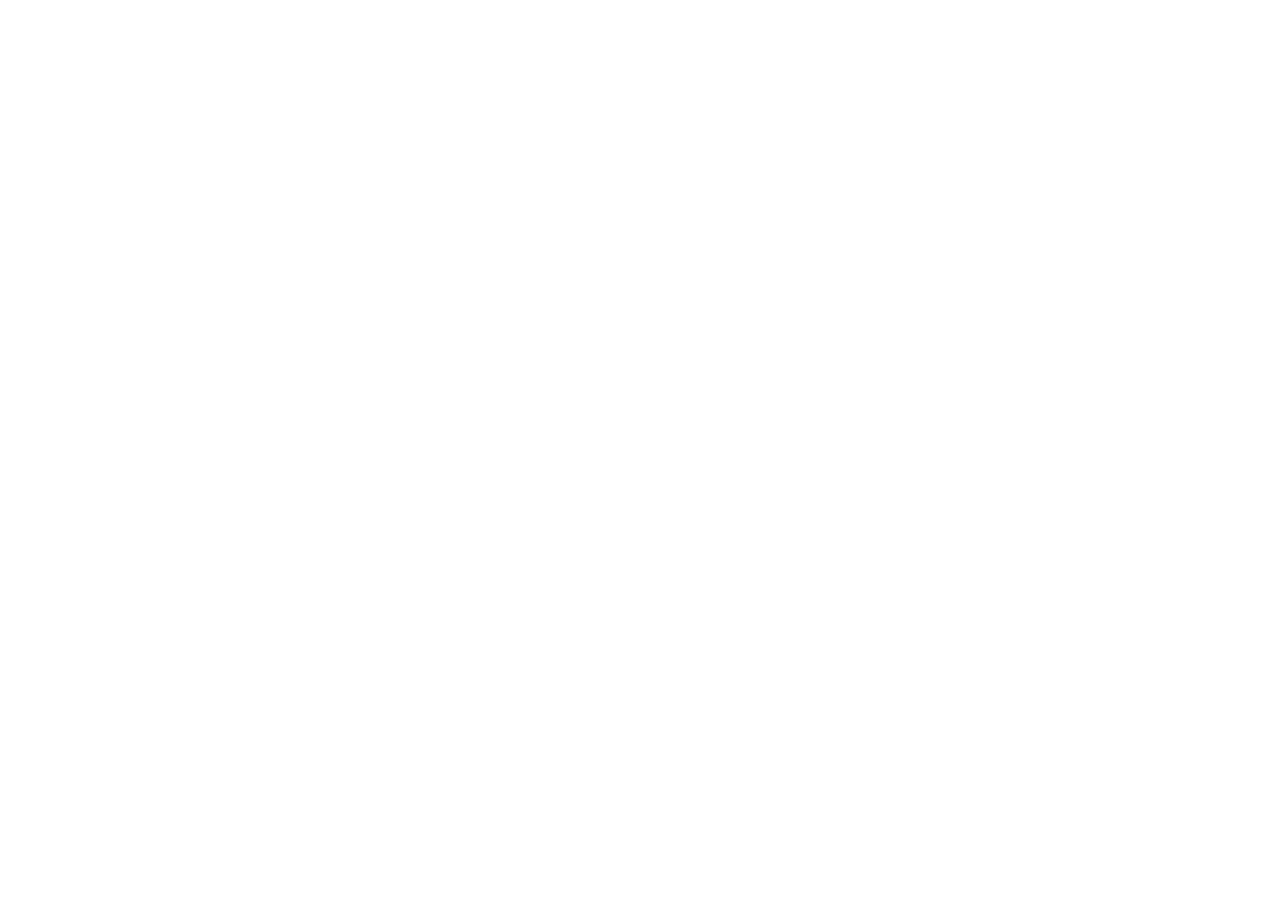
==== index.html @ 23c77b95 "uploading homepage" ====
<!DOCTYPE html>
<html>
  <head>
    <meta charset="UTF-8">
  	<meta name="viewport" content="width=device-width,initial-scale=1">
    <title>Boilerplate Starter kit v1.08</title>
    <link rel="stylesheet" href="assets/css/reset.css" type="text/css">
  	<link rel="stylesheet" href="assets/css/main.css" type="text/css">
  	<script src="assets/js/jquery-3.4.1.min.js"></script>
  	<script src="assets/js/main.js"></script>
  </head>
  <body>
    <!-- DO NOT REMOVE ABOVE -->
    <!-- start here -->









    <!-- DO NOT REMOVE BELOW -->
    <!-- end here -->
  </body>
</html>
---- assets/css/main.css ----
body {
	font-family: Helvetica,Arial,sans-serif;
	font-size: 32px;
}

a {
	color:red;
}
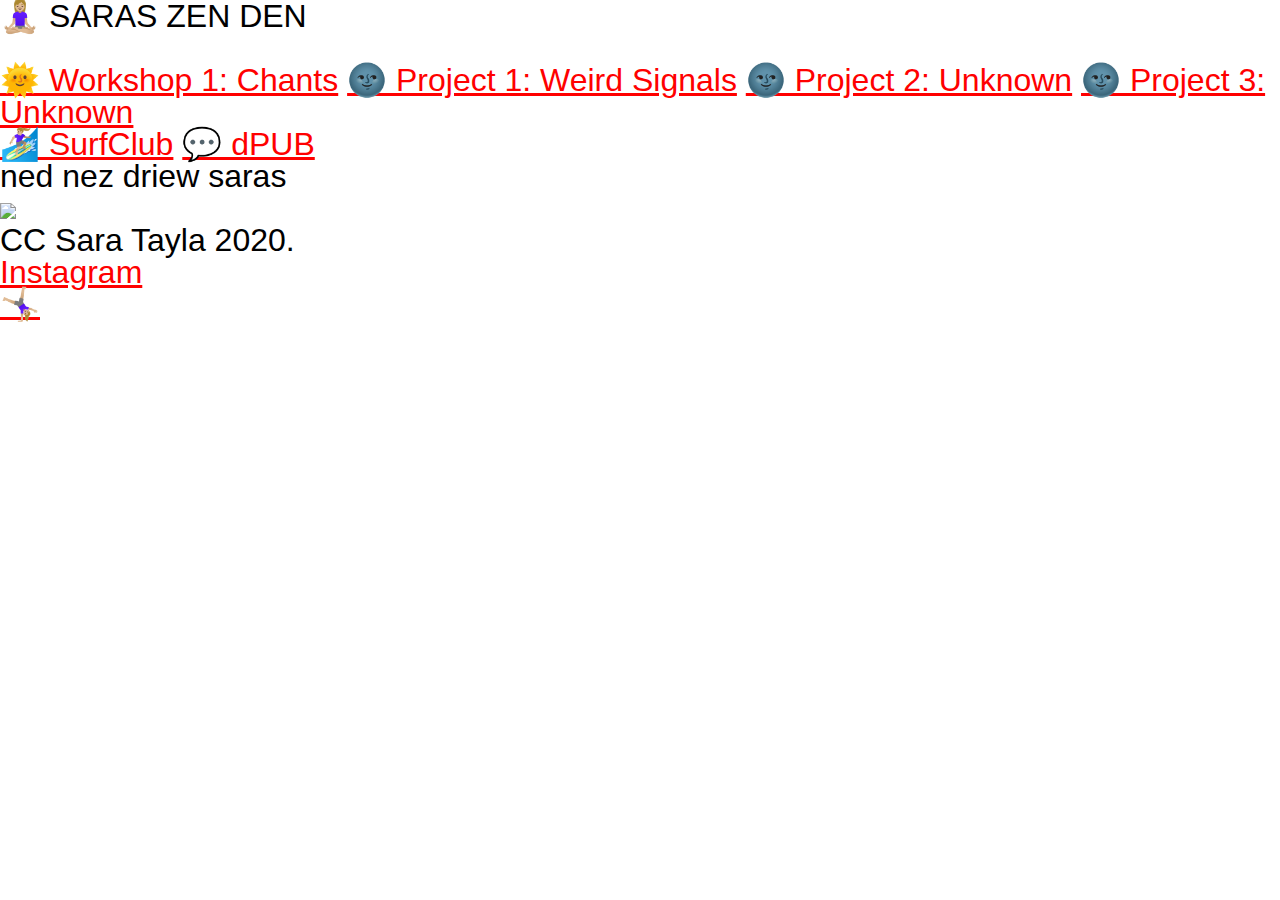
==== commit 4a8cd0a0: "Add files via upload" ====
--- a/index.html
+++ b/index.html
@@ -3,7 +3,7 @@
   <head>
     <meta charset="UTF-8">
   	<meta name="viewport" content="width=device-width,initial-scale=1">
-    <title>Boilerplate Starter kit v1.08</title>
+    <title>SarasWeirdZenDen</title>
     <link rel="stylesheet" href="assets/css/reset.css" type="text/css">
   	<link rel="stylesheet" href="assets/css/main.css" type="text/css">
   	<script src="assets/js/jquery-3.4.1.min.js"></script>
@@ -12,6 +12,39 @@
   <body>
     <!-- DO NOT REMOVE ABOVE -->
     <!-- start here -->
+
+    <div class="links">
+      🧘🏼‍♀️ SARAS ZEN DEN
+      <br>
+      <br>
+      <a href="http://google.com">🌞 Workshop 1: Chants</a>
+      <a href="">🌚 Project 1: Weird Signals</a>
+      <a href="">🌚 Project 2: Unknown</a>
+      <a href="">🌚 Project 3: Unknown</a>
+      <br>
+      <a href="https://docs.google.com/document/d/13tIMrbYhakx3DgxaeI-3Hz0mRF0pJiMyIonr1DI7UXU/edit?usp=sharing">🏄🏼‍♀️ SurfClub</a>
+      <a href="http://dpub.u-p.co">💬 dPUB</a>
+    </div>
+
+<div class="name">
+      ned nez driew saras  
+    </div>
+
+    <div class="nepal">
+      <img src="assets/images/nepal.jpeg">
+    </div>
+
+    
+
+    <div class="copy">
+      CC Sara Tayla 2020.
+      <br>
+      <a href="https://www.instagram.com/sara_tayla/">Instagram</a>
+    </div>
+
+    <div class="icon">
+      <a href="https://www.youtube.com/watch?v=KWBfQjuwp4E&list=PLui6Eyny-UzzFFfpiil94CUrWKVMaqmkm">🤸🏼‍♀️</a> 
+    </div>
 
 
 
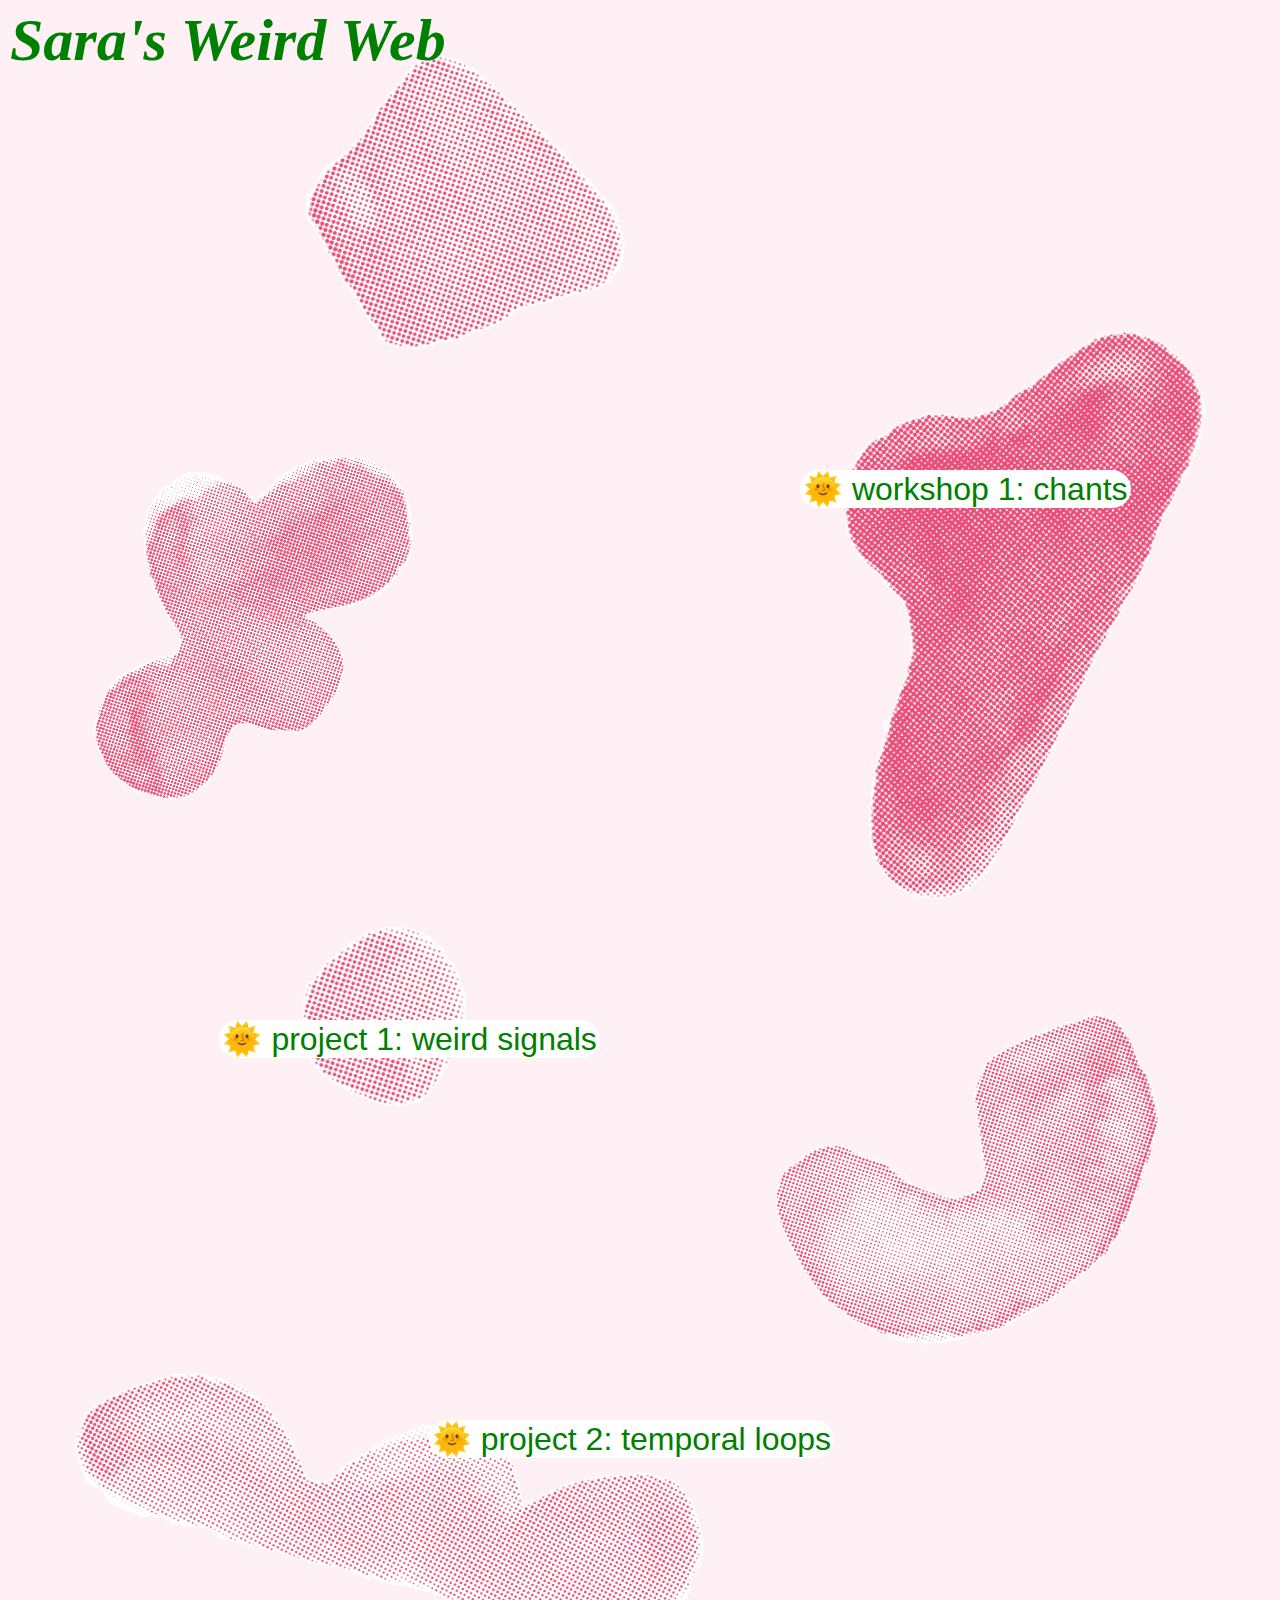
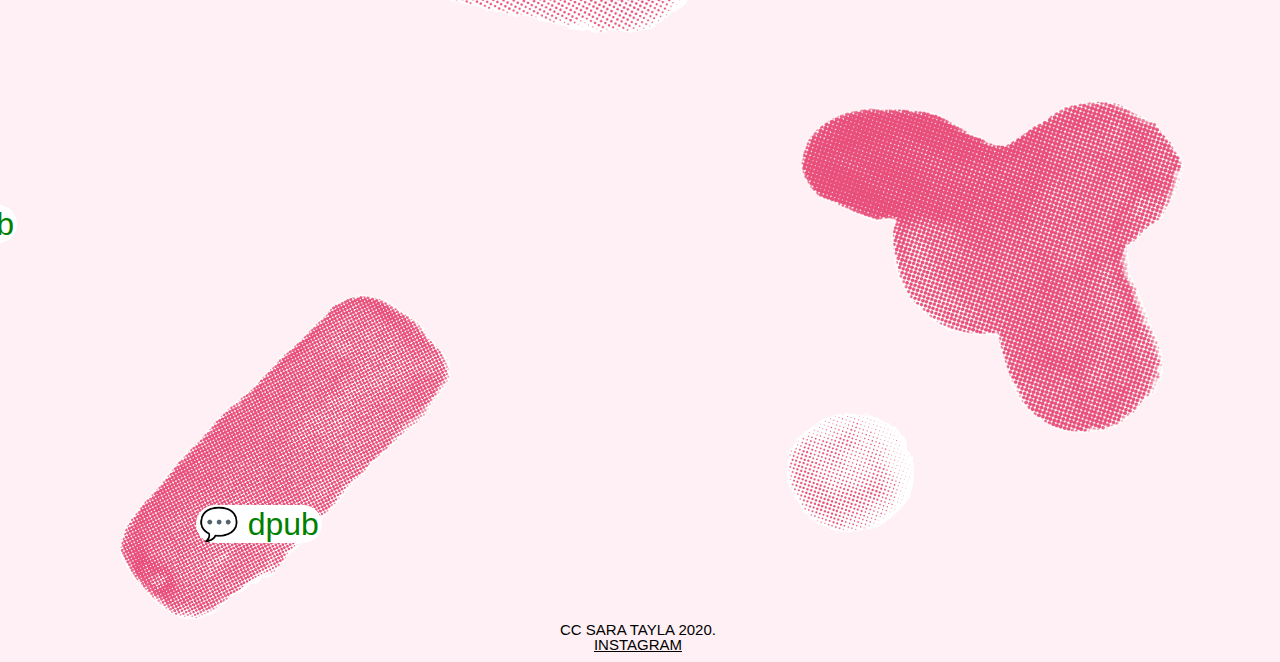
==== commit 444e99a1: "another submission" ====
--- a/index.html
+++ b/index.html
@@ -3,7 +3,7 @@
   <head>
     <meta charset="UTF-8">
   	<meta name="viewport" content="width=device-width,initial-scale=1">
-    <title>SarasWeirdZenDen</title>
+    <title>Sara Weird Web</title>
     <link rel="stylesheet" href="assets/css/reset.css" type="text/css">
   	<link rel="stylesheet" href="assets/css/main.css" type="text/css">
   	<script src="assets/js/jquery-3.4.1.min.js"></script>
@@ -13,37 +13,77 @@
     <!-- DO NOT REMOVE ABOVE -->
     <!-- start here -->
 
-    <div class="links">
-      🧘🏼‍♀️ SARAS ZEN DEN
-      <br>
-      <br>
-      <a href="http://google.com">🌞 Workshop 1: Chants</a>
-      <a href="">🌚 Project 1: Weird Signals</a>
-      <a href="">🌚 Project 2: Unknown</a>
-      <a href="">🌚 Project 3: Unknown</a>
-      <br>
-      <a href="https://docs.google.com/document/d/13tIMrbYhakx3DgxaeI-3Hz0mRF0pJiMyIonr1DI7UXU/edit?usp=sharing">🏄🏼‍♀️ SurfClub</a>
-      <a href="http://dpub.u-p.co">💬 dPUB</a>
+    <div class="title">
+      Sara's Weird Web
     </div>
 
-<div class="name">
-      ned nez driew saras  
+
+    <div class="links">
+      <div class="chants">
+        <a href="Chants/chant.html">🌞 Workshop 1: Chants</a>
+      </div>
+
+      <div class="signals">
+        <a href="weird-signals/weirdsignals.html">🌞 Project 1: Weird Signals</a>
+      </div>
+
+      <div class="loops">
+        <a href="temporalLo0ps/temporalloops.html">🌞 Project 2: Temporal Loops</a>
+      </div>
+
+      <div class="club">
+        <a href="https://docs.google.com/document/d/13tIMrbYhakx3DgxaeI-3Hz0mRF0pJiMyIonr1DI7UXU/edit?usp=sharing">🏄🏼‍♀️ SurfClub</a>
+      </div>
+
+      <div class="dpub">
+        <a href="http://dpub.u-p.co">💬 dPUB</a>
+      </div>
+
     </div>
 
-    <div class="nepal">
-      <img src="assets/images/nepal.jpeg">
-    </div>
-
-    
-
+  
     <div class="copy">
       CC Sara Tayla 2020.
       <br>
       <a href="https://www.instagram.com/sara_tayla/">Instagram</a>
     </div>
 
-    <div class="icon">
-      <a href="https://www.youtube.com/watch?v=KWBfQjuwp4E&list=PLui6Eyny-UzzFFfpiil94CUrWKVMaqmkm">🤸🏼‍♀️</a> 
+    
+      
+    <div class=" image one">
+        <img src="assets/images/7.png">
+    </div>
+
+    <div class=" image two">
+        <img src="assets/images/2.png">
+    </div>
+
+    <div class=" image three">
+        <img src="assets/images/4.png">
+    </div>
+
+    <div class=" image four">
+      <img src="assets/images/13.png">
+    </div>
+
+    <div class=" image five">
+      <img src="assets/images/10.png">
+    </div>
+
+    <div class=" image six">
+      <img src="assets/images/9.png">
+    </div>
+
+    <div class=" image seven">
+      <img src="assets/images/1.png">
+    </div>
+
+    <div class=" image eight">
+      <img src="assets/images/8.png">
+    </div>
+
+    <div class=" image nine">
+      <img src="assets/images/12.png">
     </div>
 
 
--- a/assets/css/main.css
+++ b/assets/css/main.css
@@ -1,9 +1,202 @@
 body {
 	font-family: Helvetica,Arial,sans-serif;
 	font-size: 32px;
+	background-color: lavenderblush;
 }
 
 a {
-	color:red;
-}
-
+	color:black;
+}
+
+/*start text*/
+.title {
+	margin-left: 10px;
+	margin-top:10px;
+	font-family: times;
+	color:green;
+	font-size: 60px;
+	font-style: italic;
+	font-weight: bold;
+	z-index: 2;
+	display: inline-block;
+	position: relative;
+
+}
+/*start links*/
+
+.links a {
+	text-decoration:none;
+	color:green;
+	display:block;
+	padding:3px;
+	top:80px;
+	left:200px;
+	background-color:white;
+	border-radius: 50px;
+
+}
+
+.links a:hover{
+	box-shadow: 0px 0px 10px green;
+}
+
+.chants {
+	position:relative;
+	display: inline-block;
+	text-transform:lowercase;
+	height:30px;
+	border-radius: 100px;
+	left: 800px;
+	top:400px;
+	z-index:2;
+}
+
+.signals {
+	position:relative;
+	display: inline-block;
+	text-transform:lowercase;
+	height:30px;
+	border-radius: 100px;
+	left:-120px;
+	top:950px;
+	z-index:2;
+}
+
+.loops {
+	position:relative;
+	display: inline-block;
+	text-transform:lowercase;
+	height:30px;
+	border-radius: 100px;
+	z-index:2;
+	right:300px;
+	top:1350px;
+}
+
+.club {
+	position:relative;
+	display: inline-block;
+	text-transform:lowercase;
+	height:30px;
+	border-radius: 100px;
+	z-index:2;
+	right:150px;
+	top:1700px;
+}
+
+.dpub {
+	position: relative;
+	display: inline-block;
+	text-transform:lowercase;
+	height:30px;
+	border-radius: 100px;
+	left: 20px;
+	top:2000px;
+	z-index:2;
+}
+/*end links*/
+.copy{
+	position: relative;
+	display: inline-block;
+	font-size:15px;
+	text-align:center;
+	text-transform:uppercase;
+	padding:10px;
+	color:black;
+	top: 1500px;
+	left: 550px;
+
+}
+/*end text*/
+/*start images*/
+.image {
+	width: 25%;
+}
+
+.image img {
+	width: 100%;
+}
+
+.one {
+	position: relative; 
+	display: inline-block;
+	top:-400px;
+	left:120px;
+	z-index:1;
+}
+
+.two {
+	position: relative;
+	display:inline-block;
+	left:300px;
+	top:150px;
+	transform: rotate(20deg);
+}
+
+.two img {
+	width: 100%;
+}
+
+.three {
+	position: relative;
+	display: inline-block;
+	left:-750px;
+	top:50px;
+}
+
+.four {
+	position: relative;
+	display: inline-block;
+	width: 13%;
+	left:300px;
+	top:10px;
+}
+
+.five {
+	position: relative;
+	display: inline-block;
+	left:600px;
+	top:250px;
+	width: 30%;
+
+}
+
+.six {
+	position: relative;
+	display: inline-block;
+	left:-500px;
+	top:500px;
+	width:50%;
+	transform: rotate(10deg);
+}
+
+.seven {
+	position: relative;
+	display: inline-block;
+	left:800px;
+	top:600px;
+	width:30%;
+}
+
+.eight {
+	position: relative;
+	display: inline-block;
+	left:-300px;
+	top:700px;
+	width:30%;
+	transform: rotate(-45deg);
+}
+
+.nine {
+	position: relative;
+	display: inline-block;
+	left:0px;
+	top:700px;
+	width:10%;
+}
+
+/*end images*/
+
+
+
+
